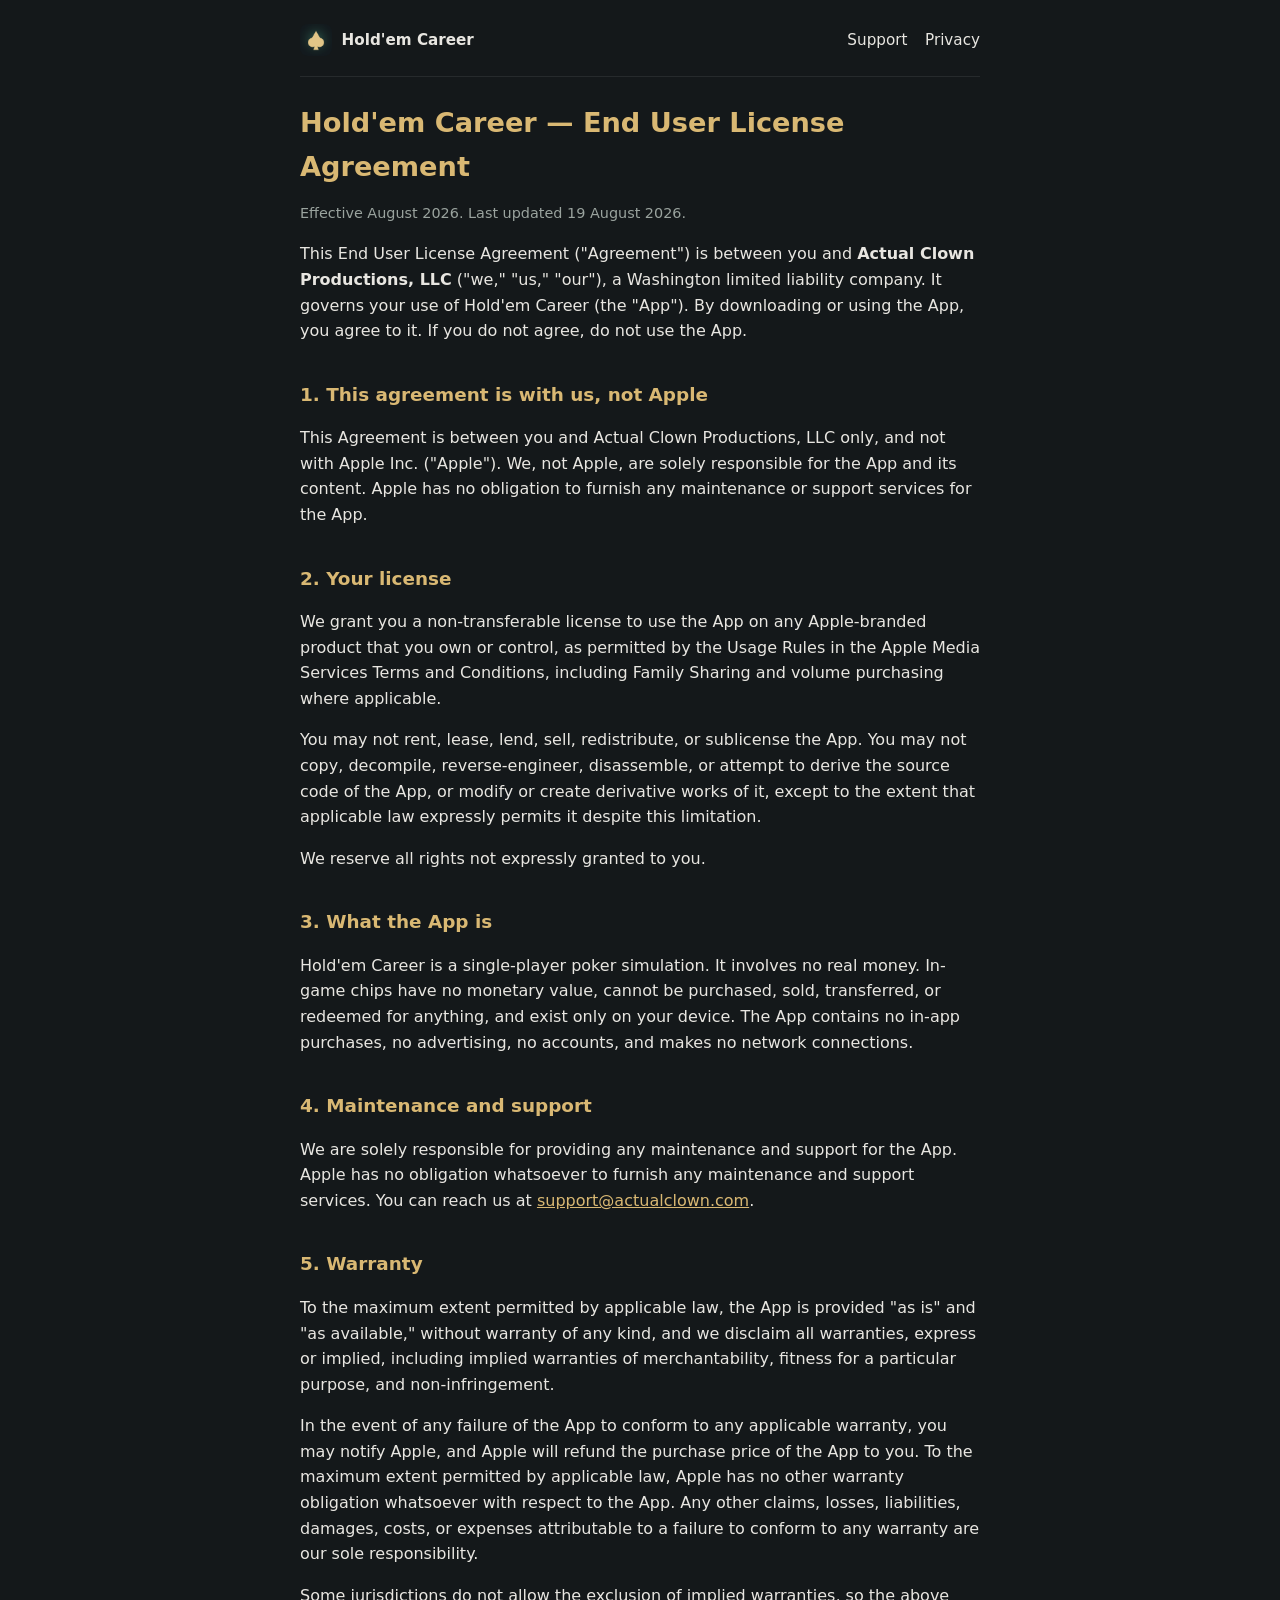
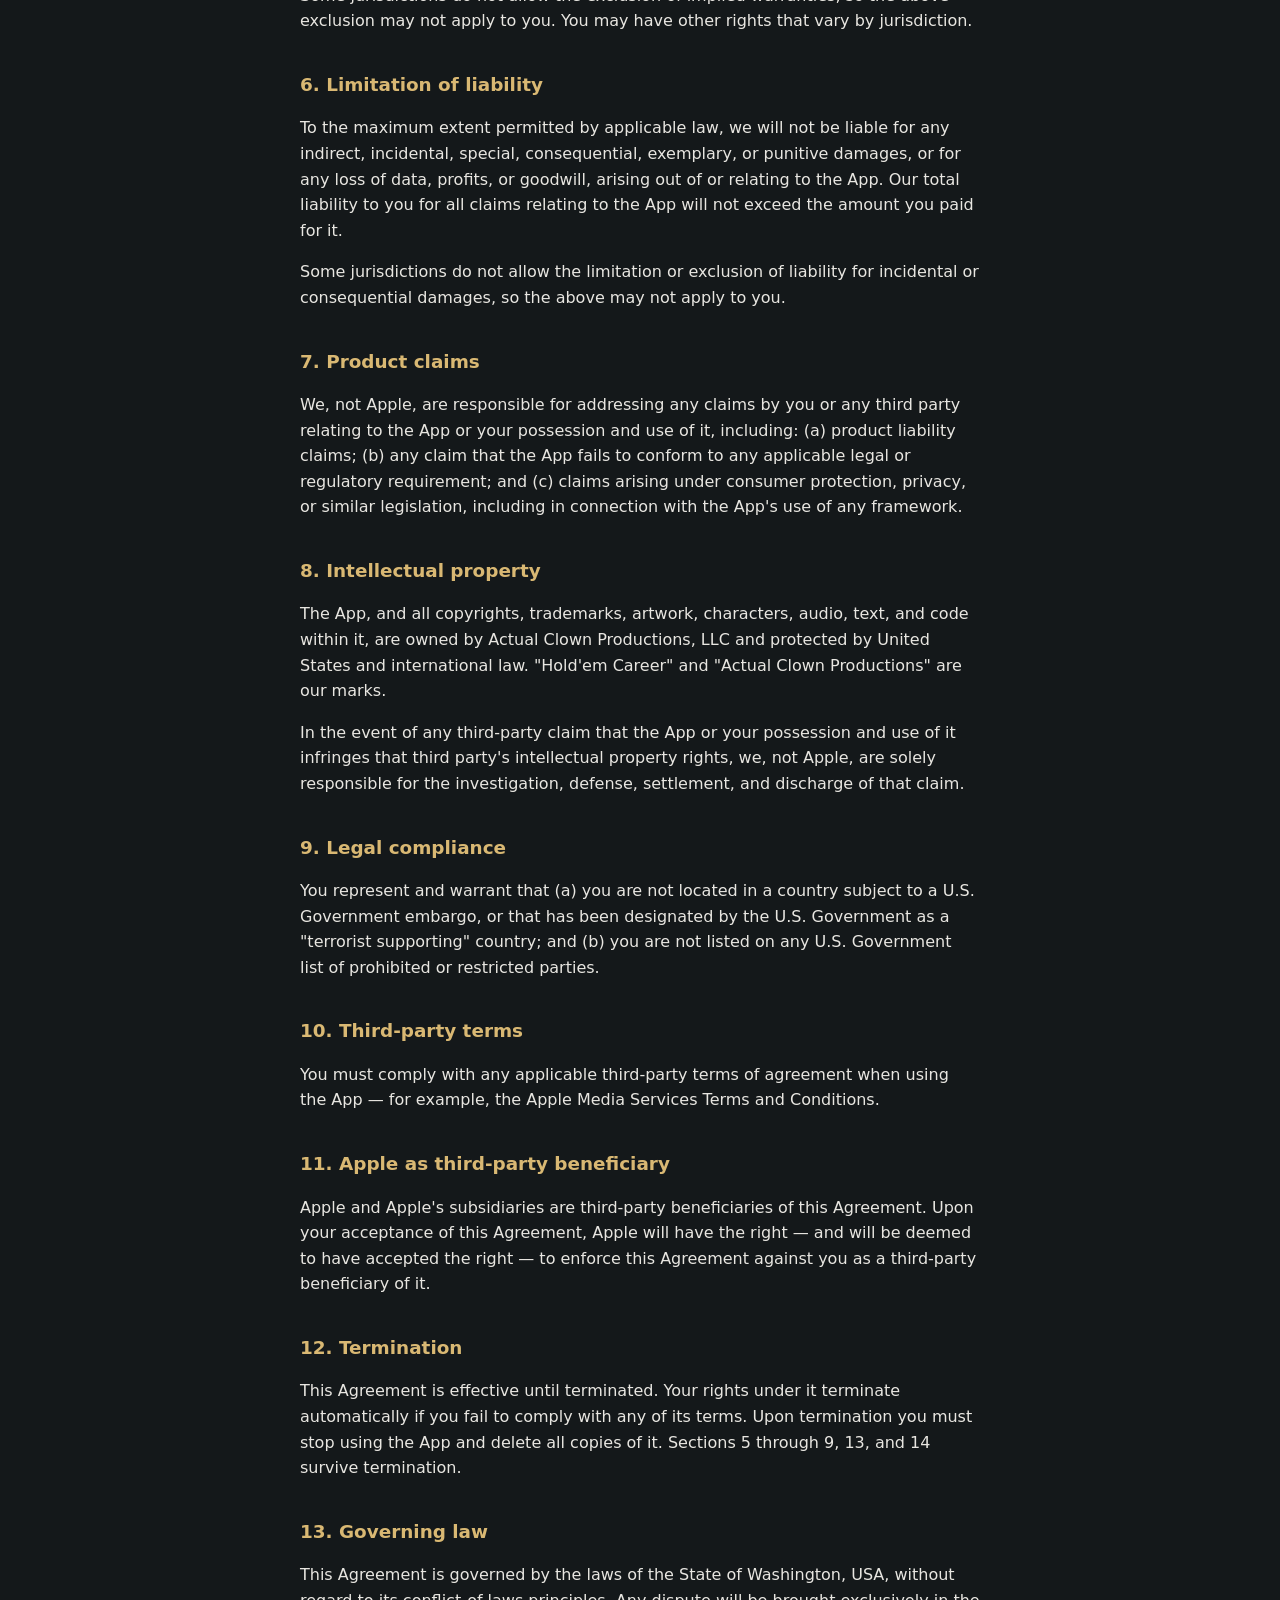
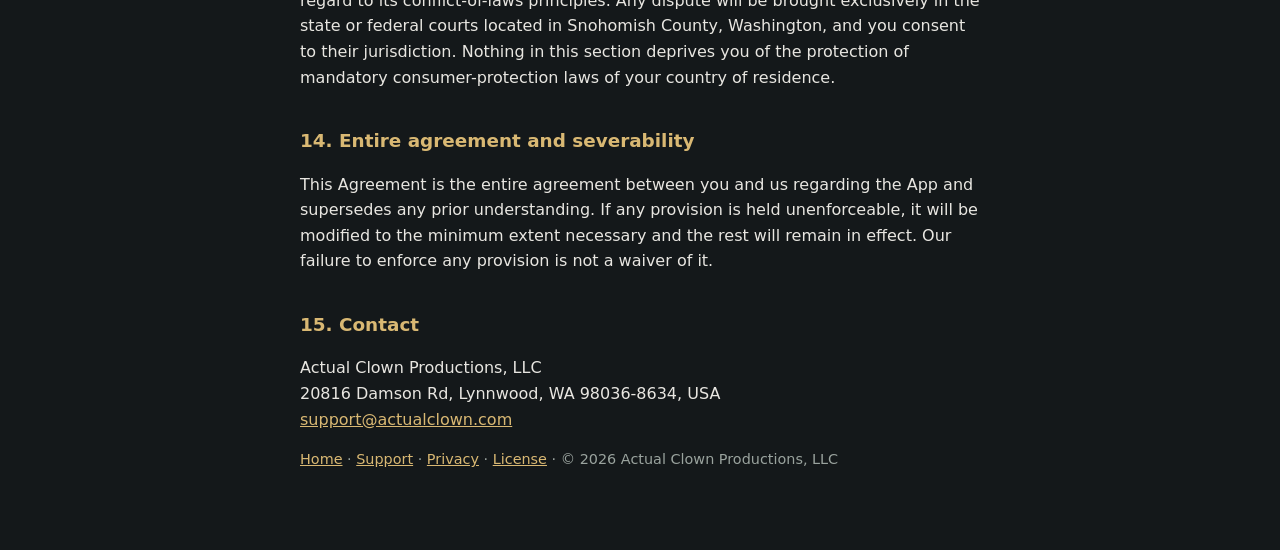
==== eula.html @ 355a3918 "Legal pages: revised privacy policy, new EULA, full legal footer on every page" ====
<!DOCTYPE html>
<html lang="en">
<head>
<meta charset="utf-8">
<meta name="viewport" content="width=device-width, initial-scale=1">
<title>Hold'em Career — End User License Agreement</title>
<link rel="icon" type="image/png" href="assets/icon.png">
<link rel="stylesheet" href="style.css">
</head>
<body>
<nav>
<a class="brand" href="index.html"><img src="assets/icon.png" alt=""> Hold'em Career</a>
<a href="support.html">Support</a>
<a href="privacy.html">Privacy</a>
</nav>
<h1>Hold'em Career — End User License Agreement</h1>
<p class="muted">Effective August 2026. Last updated 19 August 2026.</p>

<p>This End User License Agreement ("Agreement") is between you and <strong>Actual Clown Productions, LLC</strong>
("we," "us," "our"), a Washington limited liability company. It governs your use of Hold'em Career
(the "App"). By downloading or using the App, you agree to it. If you do not agree, do not use the
App.</p>

<h2>1. This agreement is with us, not Apple</h2>
<p>This Agreement is between you and Actual Clown Productions, LLC only, and not with Apple Inc.
("Apple"). We, not Apple, are solely responsible for the App and its content. Apple has no
obligation to furnish any maintenance or support services for the App.</p>

<h2>2. Your license</h2>
<p>We grant you a non-transferable license to use the App on any Apple-branded product that you own
or control, as permitted by the Usage Rules in the Apple Media Services Terms and Conditions,
including Family Sharing and volume purchasing where applicable.</p>
<p>You may not rent, lease, lend, sell, redistribute, or sublicense the App. You may not copy,
decompile, reverse-engineer, disassemble, or attempt to derive the source code of the App, or
modify or create derivative works of it, except to the extent that applicable law expressly
permits it despite this limitation.</p>
<p>We reserve all rights not expressly granted to you.</p>

<h2>3. What the App is</h2>
<p>Hold'em Career is a single-player poker simulation. It involves no real money. In-game chips have
no monetary value, cannot be purchased, sold, transferred, or redeemed for anything, and exist
only on your device. The App contains no in-app purchases, no advertising, no accounts, and makes
no network connections.</p>

<h2>4. Maintenance and support</h2>
<p>We are solely responsible for providing any maintenance and support for the App. Apple has no
obligation whatsoever to furnish any maintenance and support services. You can reach us at
<a href="mailto:support@actualclown.com">support@actualclown.com</a>.</p>

<h2>5. Warranty</h2>
<p>To the maximum extent permitted by applicable law, the App is provided "as is" and "as available,"
without warranty of any kind, and we disclaim all warranties, express or implied, including
implied warranties of merchantability, fitness for a particular purpose, and non-infringement.</p>
<p>In the event of any failure of the App to conform to any applicable warranty, you may notify
Apple, and Apple will refund the purchase price of the App to you. To the maximum extent permitted
by applicable law, Apple has no other warranty obligation whatsoever with respect to the App. Any
other claims, losses, liabilities, damages, costs, or expenses attributable to a failure to
conform to any warranty are our sole responsibility.</p>
<p>Some jurisdictions do not allow the exclusion of implied warranties, so the above exclusion may
not apply to you. You may have other rights that vary by jurisdiction.</p>

<h2>6. Limitation of liability</h2>
<p>To the maximum extent permitted by applicable law, we will not be liable for any indirect,
incidental, special, consequential, exemplary, or punitive damages, or for any loss of data,
profits, or goodwill, arising out of or relating to the App. Our total liability to you for all
claims relating to the App will not exceed the amount you paid for it.</p>
<p>Some jurisdictions do not allow the limitation or exclusion of liability for incidental or
consequential damages, so the above may not apply to you.</p>

<h2>7. Product claims</h2>
<p>We, not Apple, are responsible for addressing any claims by you or any third party relating to the
App or your possession and use of it, including: (a) product liability claims; (b) any claim that
the App fails to conform to any applicable legal or regulatory requirement; and (c) claims arising
under consumer protection, privacy, or similar legislation, including in connection with the App's
use of any framework.</p>

<h2>8. Intellectual property</h2>
<p>The App, and all copyrights, trademarks, artwork, characters, audio, text, and code within it, are
owned by Actual Clown Productions, LLC and protected by United States and international law.
"Hold'em Career" and "Actual Clown Productions" are our marks.</p>
<p>In the event of any third-party claim that the App or your possession and use of it infringes that
third party's intellectual property rights, we, not Apple, are solely responsible for the
investigation, defense, settlement, and discharge of that claim.</p>

<h2>9. Legal compliance</h2>
<p>You represent and warrant that (a) you are not located in a country subject to a U.S. Government
embargo, or that has been designated by the U.S. Government as a "terrorist supporting" country;
and (b) you are not listed on any U.S. Government list of prohibited or restricted parties.</p>

<h2>10. Third-party terms</h2>
<p>You must comply with any applicable third-party terms of agreement when using the App — for
example, the Apple Media Services Terms and Conditions.</p>

<h2>11. Apple as third-party beneficiary</h2>
<p>Apple and Apple's subsidiaries are third-party beneficiaries of this Agreement. Upon your
acceptance of this Agreement, Apple will have the right — and will be deemed to have accepted the
right — to enforce this Agreement against you as a third-party beneficiary of it.</p>

<h2>12. Termination</h2>
<p>This Agreement is effective until terminated. Your rights under it terminate automatically if you
fail to comply with any of its terms. Upon termination you must stop using the App and delete all
copies of it. Sections 5 through 9, 13, and 14 survive termination.</p>

<h2>13. Governing law</h2>
<p>This Agreement is governed by the laws of the State of Washington, USA, without regard to its
conflict-of-laws principles. Any dispute will be brought exclusively in the state or federal
courts located in Snohomish County, Washington, and you consent to their jurisdiction. Nothing in
this section deprives you of the protection of mandatory consumer-protection laws of your country
of residence.</p>

<h2>14. Entire agreement and severability</h2>
<p>This Agreement is the entire agreement between you and us regarding the App and supersedes any
prior understanding. If any provision is held unenforceable, it will be modified to the minimum
extent necessary and the rest will remain in effect. Our failure to enforce any provision is not a
waiver of it.</p>

<h2>15. Contact</h2>
<p>Actual Clown Productions, LLC<br>
20816 Damson Rd, Lynnwood, WA 98036-8634, USA<br>
<a href="mailto:support@actualclown.com">support@actualclown.com</a></p>

<p class="muted"><a href="index.html">Home</a> · <a href="support.html">Support</a> · <a href="privacy.html">Privacy</a> · <a href="eula.html">License</a> · © 2026 Actual Clown Productions, LLC</p>
</body>
</html>
---- style.css ----
body { font-family: -apple-system, system-ui, sans-serif; max-width: 680px; margin: 0 auto;
       padding: 1.5rem 1.25rem 4rem; line-height: 1.6; color: #e8e6e1; background: #14181a; }
h1 { color: #d9b873; font-size: 1.7rem; margin: 0.5rem 0 0.25rem; }
h2 { color: #d9b873; font-size: 1.15rem; margin-top: 2.25rem; }
a { color: #d9b873; }
p.muted { color: #9aa39e; font-size: 0.9rem; }

nav { display: flex; align-items: center; gap: 1.1rem; padding-bottom: 1.25rem;
      border-bottom: 1px solid rgba(255,255,255,0.08); margin-bottom: 1.5rem; }
nav img { width: 32px; height: 32px; border-radius: 8px; }
nav a { color: #e8e6e1; text-decoration: none; font-size: 0.95rem; }
nav a:hover { color: #d9b873; }
nav a.brand { font-weight: 600; margin-right: auto; display: flex; align-items: center; gap: 0.6rem; }

.hero { text-align: center; padding: 1.5rem 0 0.5rem; }
.hero img.appicon { width: 96px; height: 96px; border-radius: 22px;
                    box-shadow: 0 8px 32px rgba(0,0,0,0.5); }
.hero .tagline { font-size: 1.15rem; color: #e8e6e1; margin-top: 1rem; }
.hero .sub { color: #9aa39e; }

.shots { display: flex; gap: 12px; justify-content: center; margin: 2rem 0 0.5rem;
         flex-wrap: wrap; }
.shots img { width: 30%; min-width: 150px; max-width: 210px; border-radius: 18px;
             border: 1px solid rgba(255,255,255,0.10); box-shadow: 0 6px 24px rgba(0,0,0,0.45); }

.badge { display: inline-block; background: #1d2426; border: 1px solid rgba(217,184,115,0.35);
         color: #d9b873; border-radius: 999px; padding: 0.4rem 1.1rem; font-size: 0.9rem;
         margin-top: 1.25rem; }

footer { margin-top: 3rem; padding-top: 1.25rem; border-top: 1px solid rgba(255,255,255,0.08);
         color: #9aa39e; font-size: 0.9rem; }
footer a { color: #9aa39e; }
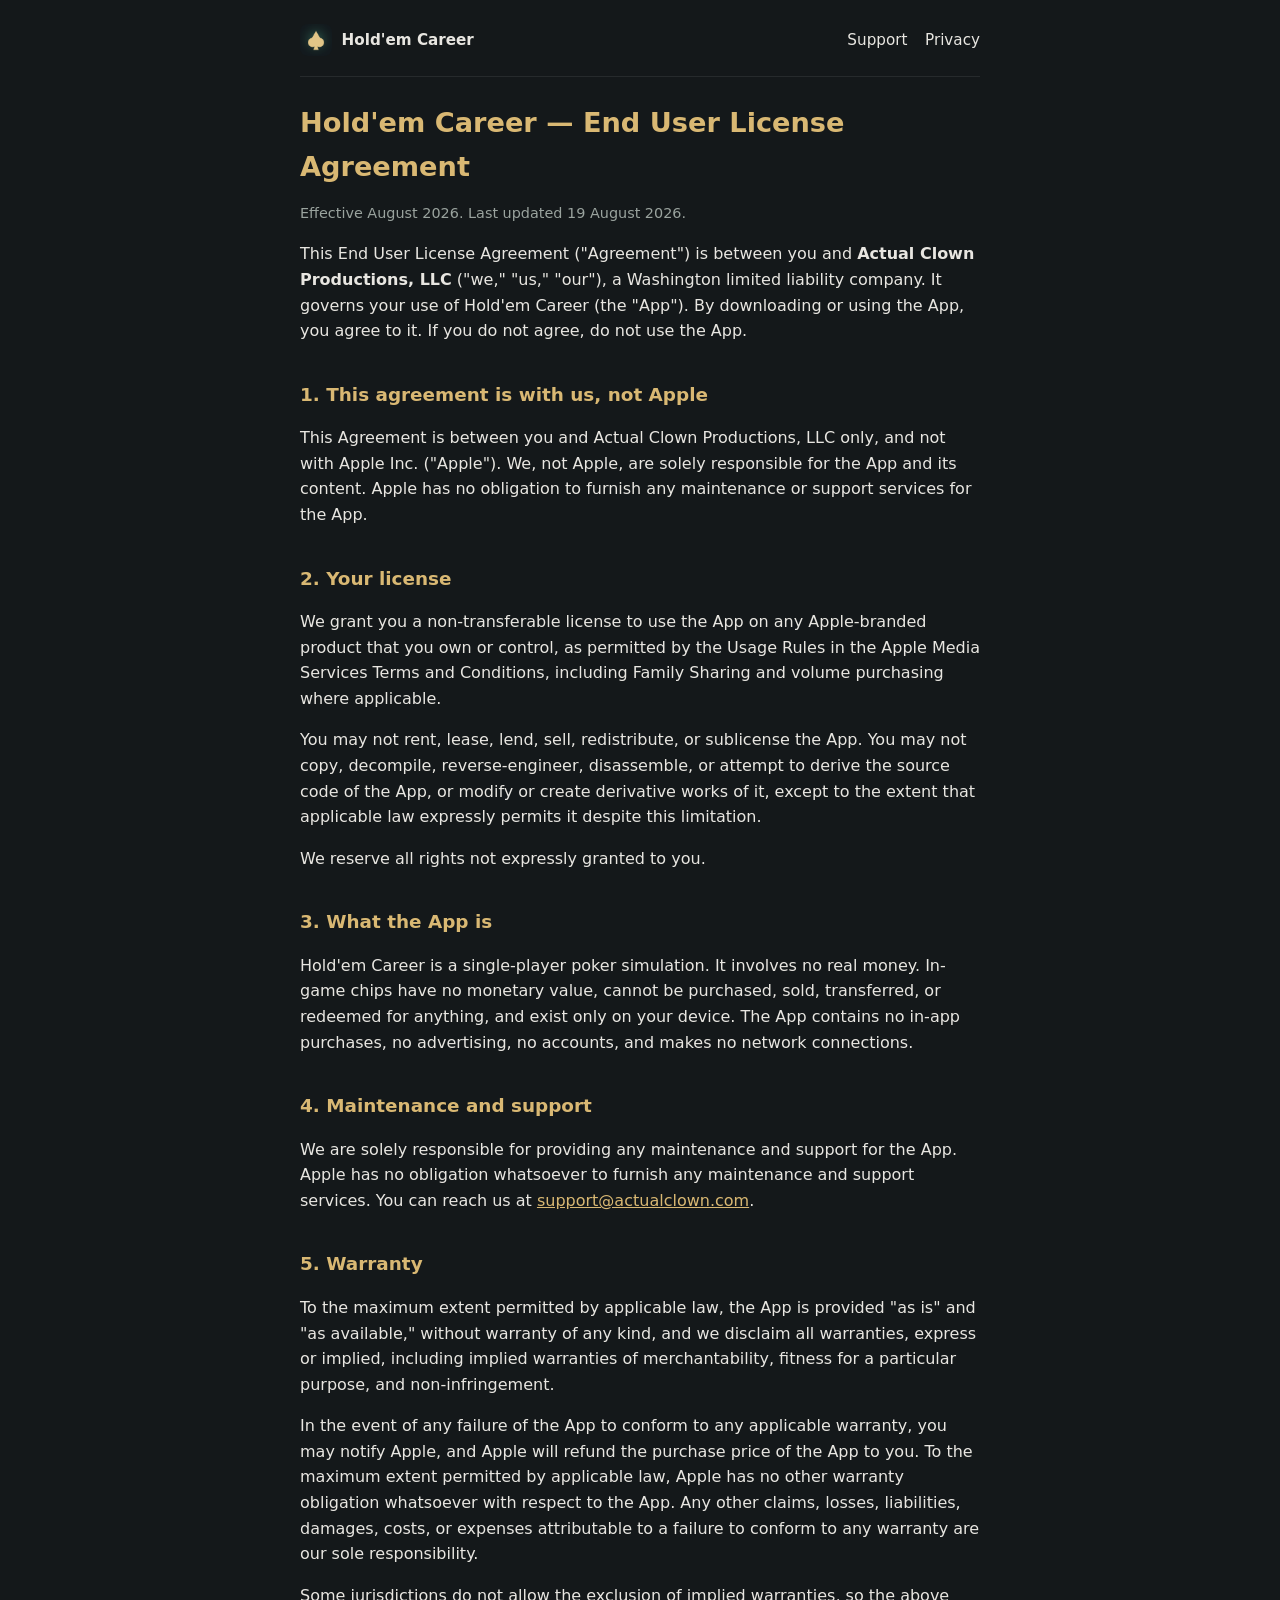
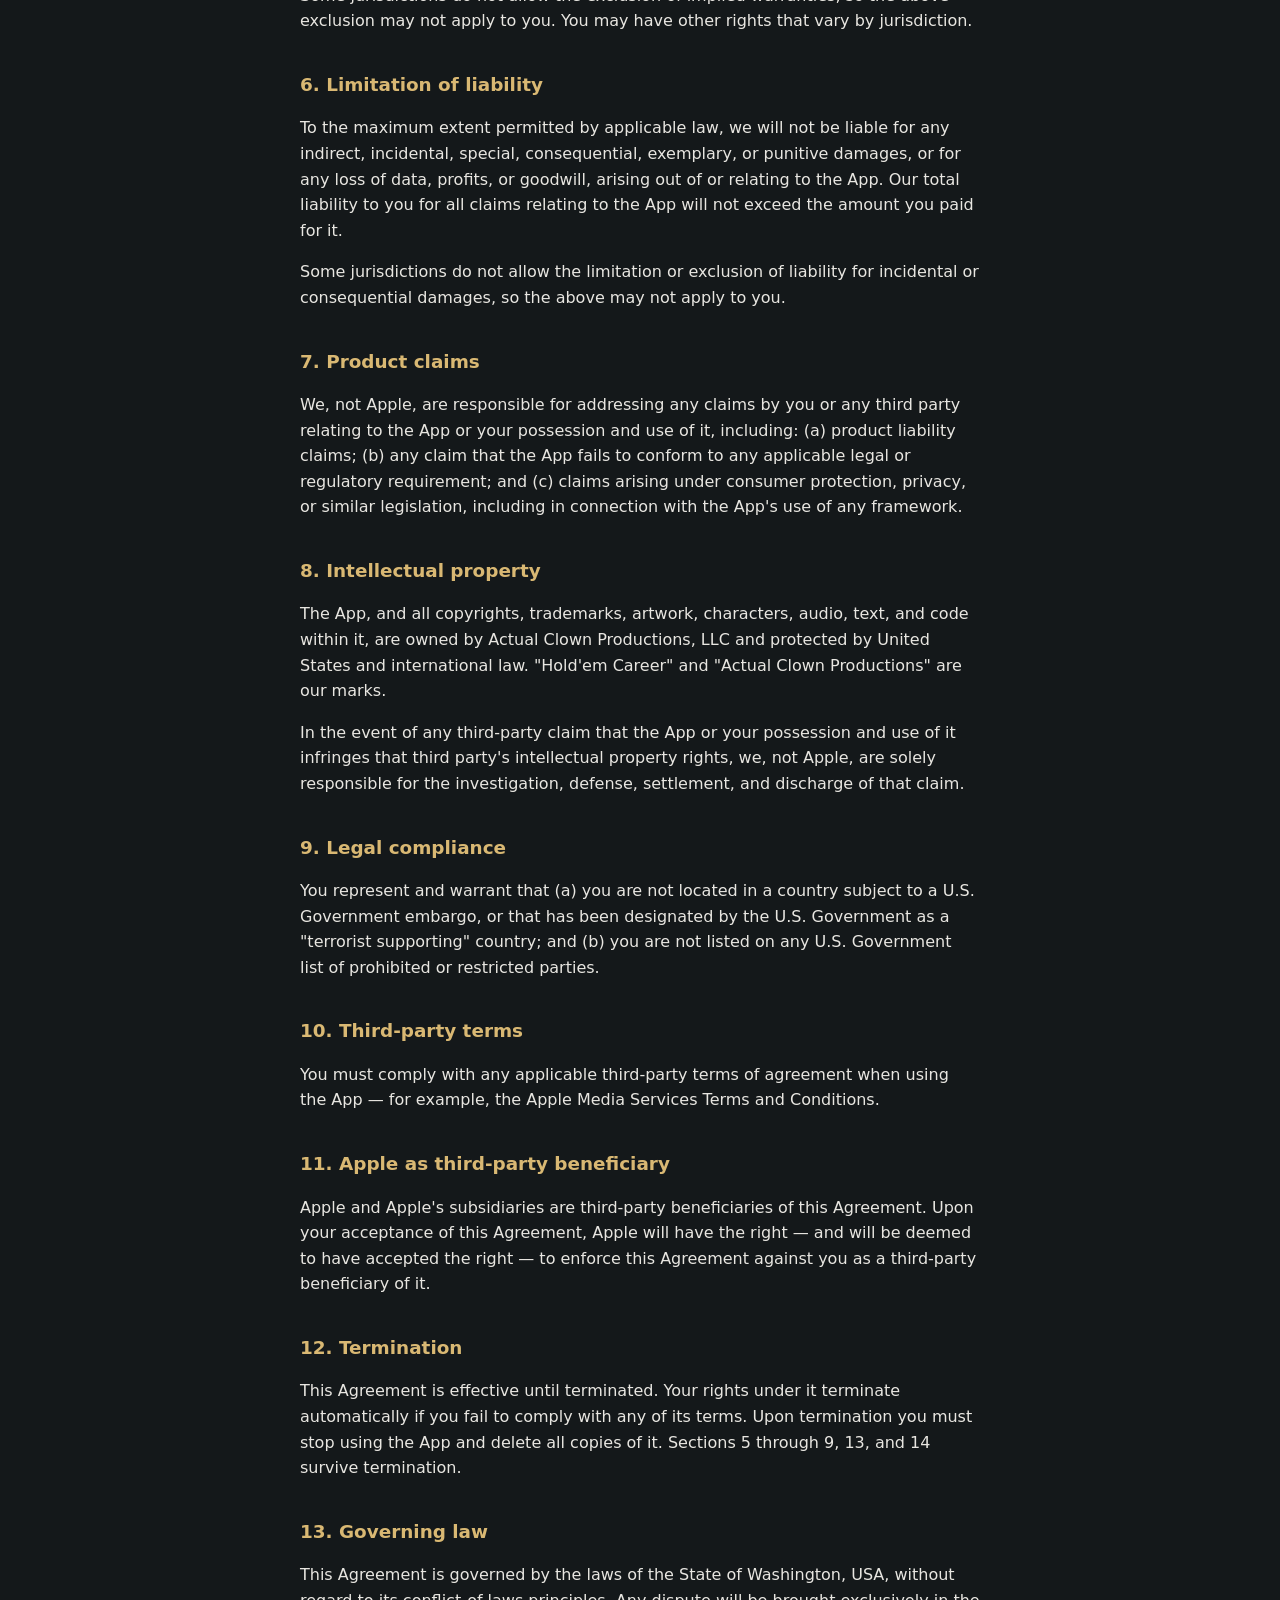
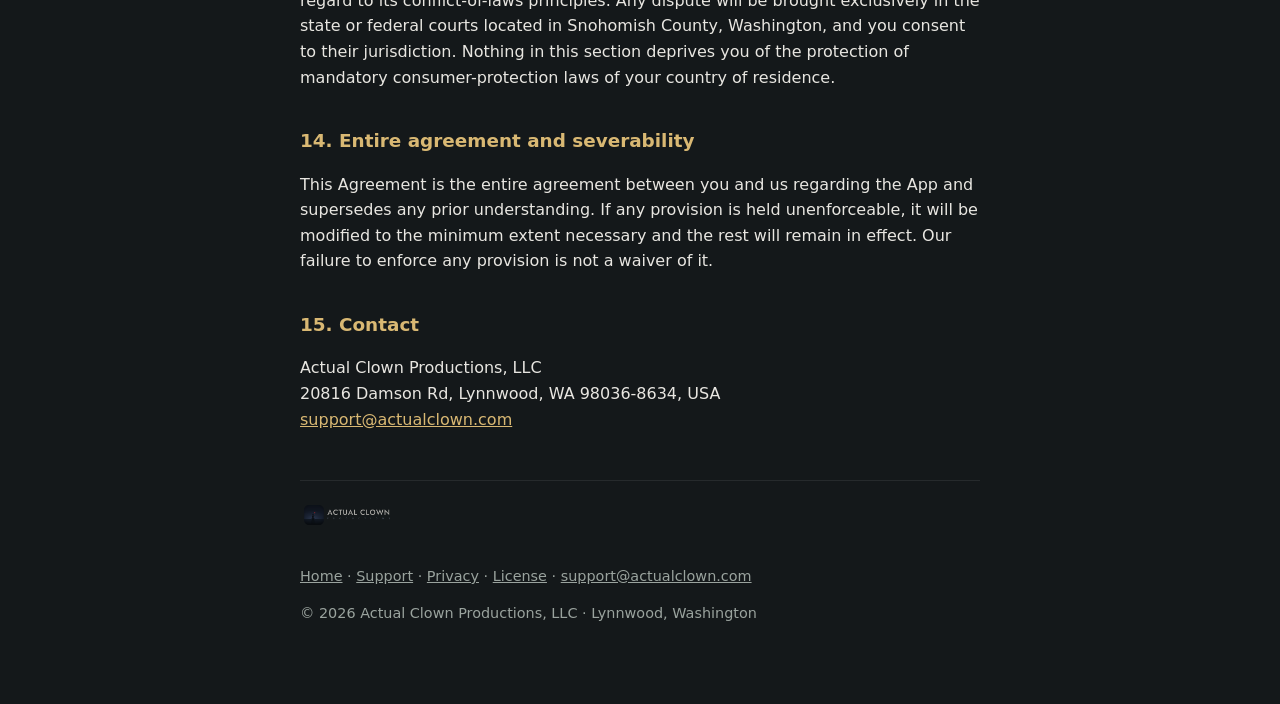
==== commit 2882059b: "Add Actual Clown Productions brand assets to site - Replace single favicon with full multiformat set" ====
--- a/eula.html
+++ b/eula.html
@@ -4,7 +4,11 @@
 <meta charset="utf-8">
 <meta name="viewport" content="width=device-width, initial-scale=1">
 <title>Hold'em Career — End User License Agreement</title>
-<link rel="icon" type="image/png" href="assets/icon.png">
+<link rel="icon" href="assets/favicon.ico" sizes="48x48">
+<link rel="icon" href="assets/favicon.svg" type="image/svg+xml">
+<link rel="icon" type="image/png" sizes="32x32" href="assets/favicon-32.png">
+<link rel="icon" type="image/png" sizes="16x16" href="assets/favicon-16.png">
+<link rel="apple-touch-icon" href="assets/apple-touch-icon.png">
 <link rel="stylesheet" href="style.css">
 </head>
 <body>
@@ -119,6 +123,13 @@
 20816 Damson Rd, Lynnwood, WA 98036-8634, USA<br>
 <a href="mailto:support@actualclown.com">support@actualclown.com</a></p>
 
-<p class="muted"><a href="index.html">Home</a> · <a href="support.html">Support</a> · <a href="privacy.html">Privacy</a> · <a href="eula.html">License</a> · © 2026 Actual Clown Productions, LLC</p>
+<footer>
+<a href="https://actualclown.com" class="footer-brand">
+  <img src="assets/logo-ac.png" srcset="assets/logo-ac.png 1x, assets/logo-ac@2x.png 2x" alt="Actual Clown Productions" class="footer-logo">
+</a>
+<p><a href="index.html">Home</a> · <a href="support.html">Support</a> · <a href="privacy.html">Privacy</a> ·
+<a href="eula.html">License</a> · <a href="mailto:support@actualclown.com">support@actualclown.com</a></p>
+<p>© 2026 Actual Clown Productions, LLC · Lynnwood, Washington</p>
+</footer>
 </body>
 </html>
--- a/style.css
+++ b/style.css
@@ -30,3 +30,7 @@
 footer { margin-top: 3rem; padding-top: 1.25rem; border-top: 1px solid rgba(255,255,255,0.08);
          color: #9aa39e; font-size: 0.9rem; }
 footer a { color: #9aa39e; }
+footer a.footer-brand { display: inline-block; margin-bottom: 0.9rem; opacity: 0.7;
+                        transition: opacity 0.15s; }
+footer a.footer-brand:hover { opacity: 1; }
+footer img.footer-logo { display: block; height: 28px; width: auto; }
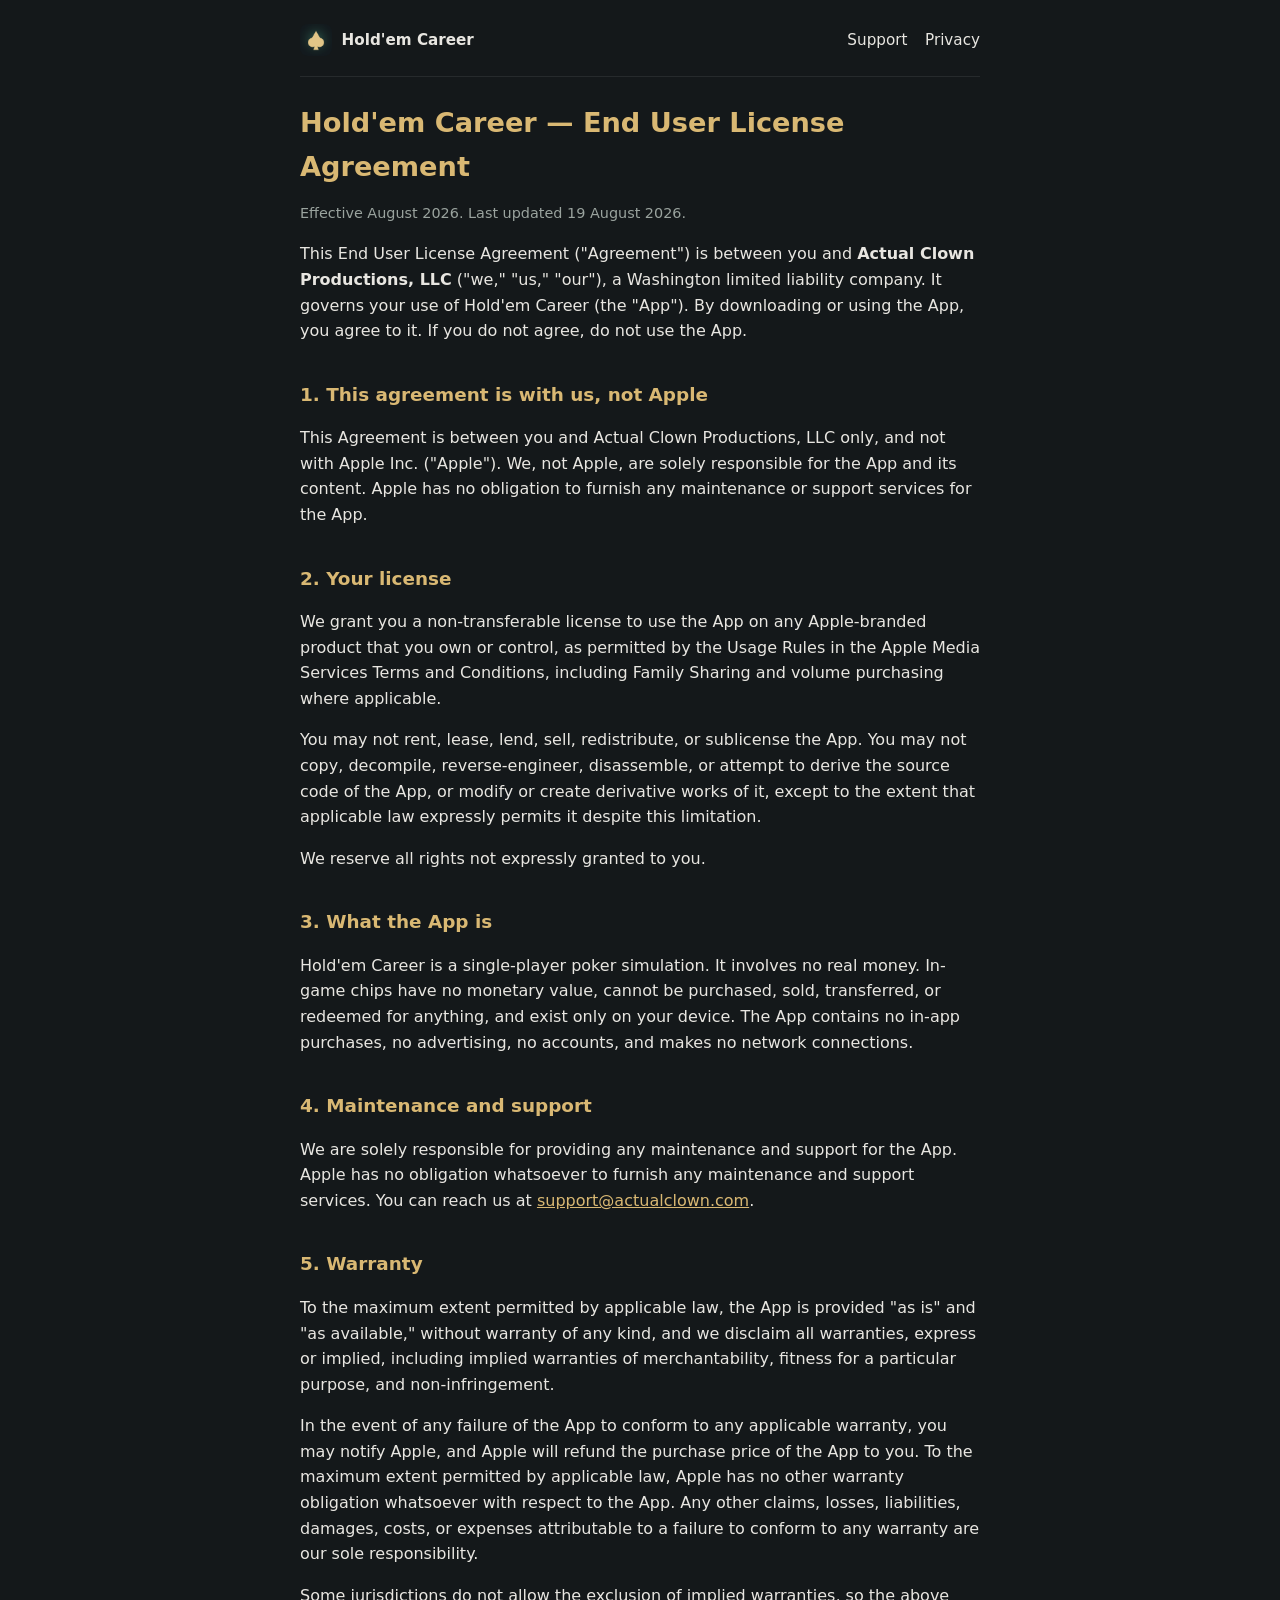
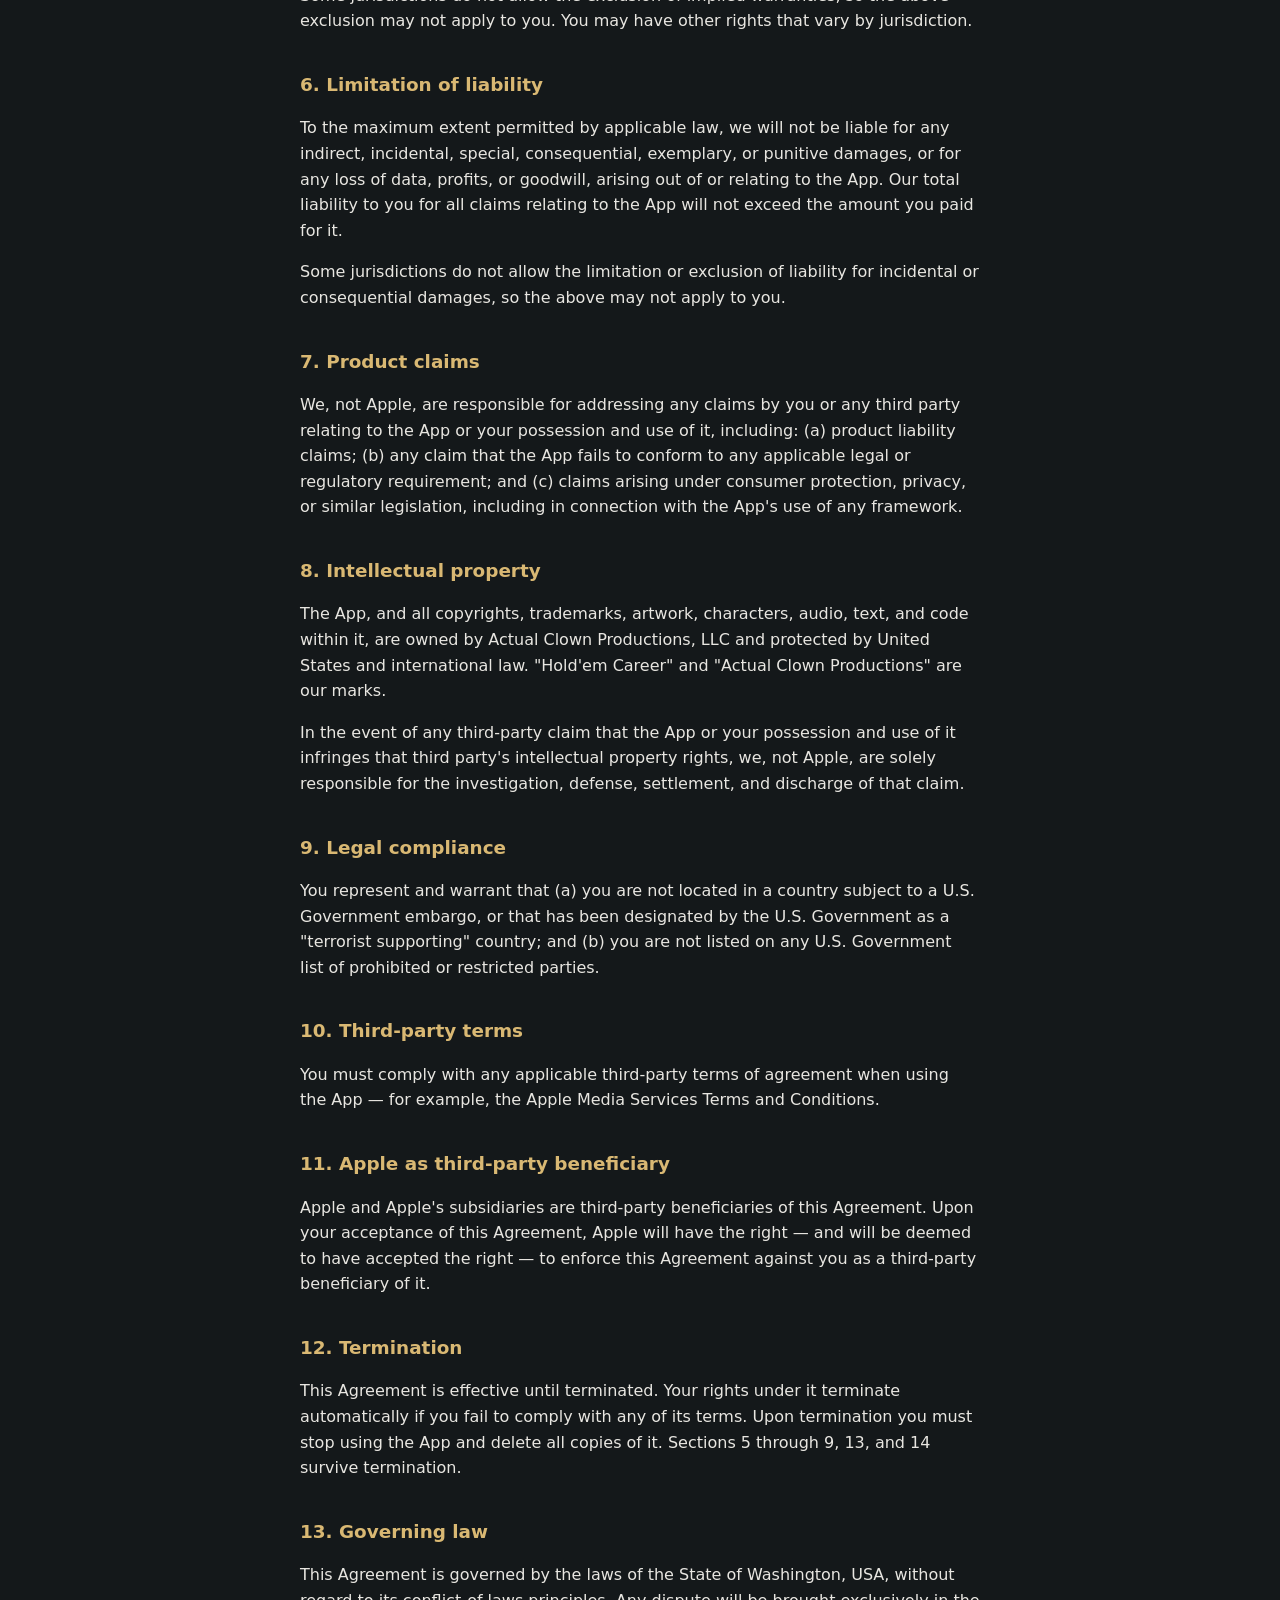
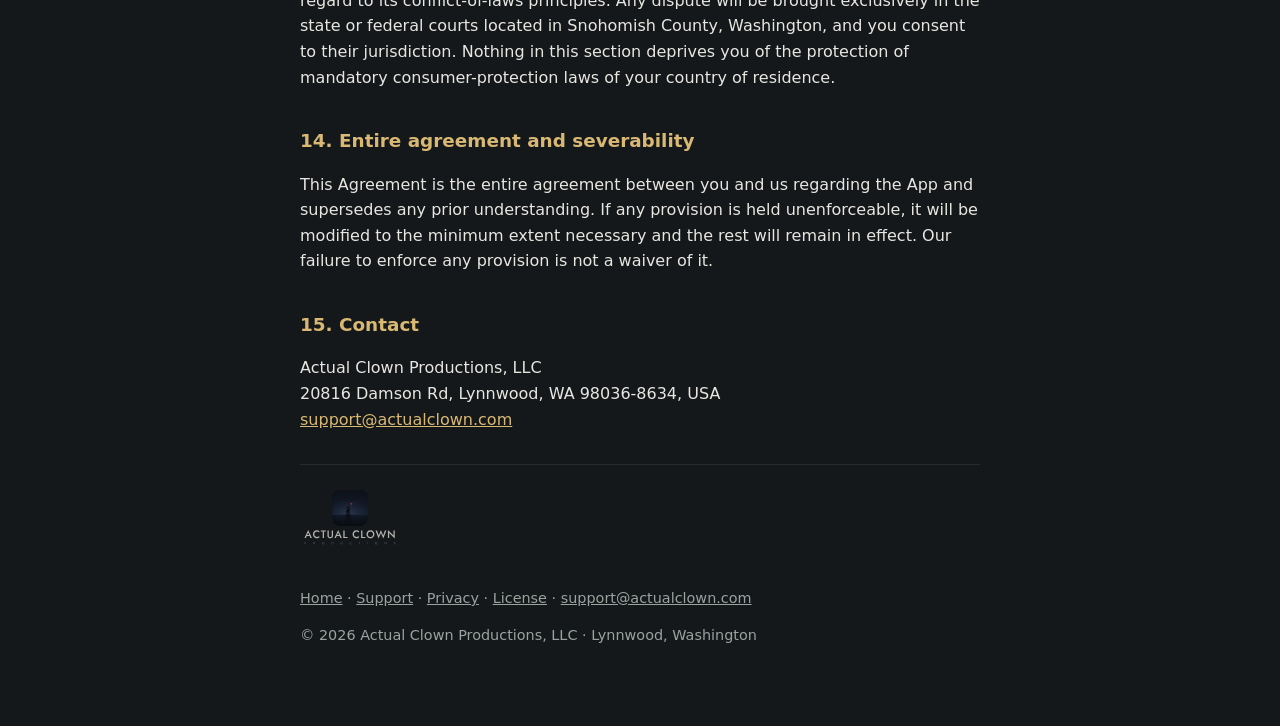
==== commit b0bd8b52: "Add brand graphics to site: scene banner, free mark, stacked footer logo - Scene-wide banner (scene." ====
--- a/eula.html
+++ b/eula.html
@@ -125,7 +125,7 @@
 
 <footer>
 <a href="https://actualclown.com" class="footer-brand">
-  <img src="assets/logo-ac.png" srcset="assets/logo-ac.png 1x, assets/logo-ac@2x.png 2x" alt="Actual Clown Productions" class="footer-logo">
+  <img src="assets/logo-ac-stacked.svg" alt="Actual Clown Productions" class="footer-logo">
 </a>
 <p><a href="index.html">Home</a> · <a href="support.html">Support</a> · <a href="privacy.html">Privacy</a> ·
 <a href="eula.html">License</a> · <a href="mailto:support@actualclown.com">support@actualclown.com</a></p>
--- a/style.css
+++ b/style.css
@@ -4,6 +4,11 @@
 h2 { color: #d9b873; font-size: 1.15rem; margin-top: 2.25rem; }
 a { color: #d9b873; }
 p.muted { color: #9aa39e; font-size: 0.9rem; }
+
+/* Scene banner: full-column-width image between nav and hero. Negative margins cancel
+   body padding so the illustration bleeds edge-to-edge within the content column. */
+.scene-banner { margin: 0.75rem -1.25rem 0; overflow: hidden; border-radius: 14px; }
+.scene-banner img { width: 100%; display: block; }
 
 nav { display: flex; align-items: center; gap: 1.1rem; padding-bottom: 1.25rem;
       border-bottom: 1px solid rgba(255,255,255,0.08); margin-bottom: 1.5rem; }
@@ -27,10 +32,15 @@
          color: #d9b873; border-radius: 999px; padding: 0.4rem 1.1rem; font-size: 0.9rem;
          margin-top: 1.25rem; }
 
-footer { margin-top: 3rem; padding-top: 1.25rem; border-top: 1px solid rgba(255,255,255,0.08);
+/* Ambient mark accent: the free silhouette, centered and hushed, between body and footer. */
+.mark-accent { text-align: center; margin: 3rem 0 0; opacity: 0.18; }
+.mark-accent img { width: 120px; height: auto; }
+
+footer { margin-top: 2rem; padding-top: 1.25rem; border-top: 1px solid rgba(255,255,255,0.08);
          color: #9aa39e; font-size: 0.9rem; }
 footer a { color: #9aa39e; }
-footer a.footer-brand { display: inline-block; margin-bottom: 0.9rem; opacity: 0.7;
+footer a.footer-brand { display: inline-block; margin-bottom: 1rem; opacity: 0.72;
                         transition: opacity 0.15s; }
 footer a.footer-brand:hover { opacity: 1; }
-footer img.footer-logo { display: block; height: 28px; width: auto; }
+/* Stacked logo is taller than horizontal — size by width so proportions are preserved. */
+footer img.footer-logo { display: block; width: 100px; height: auto; }
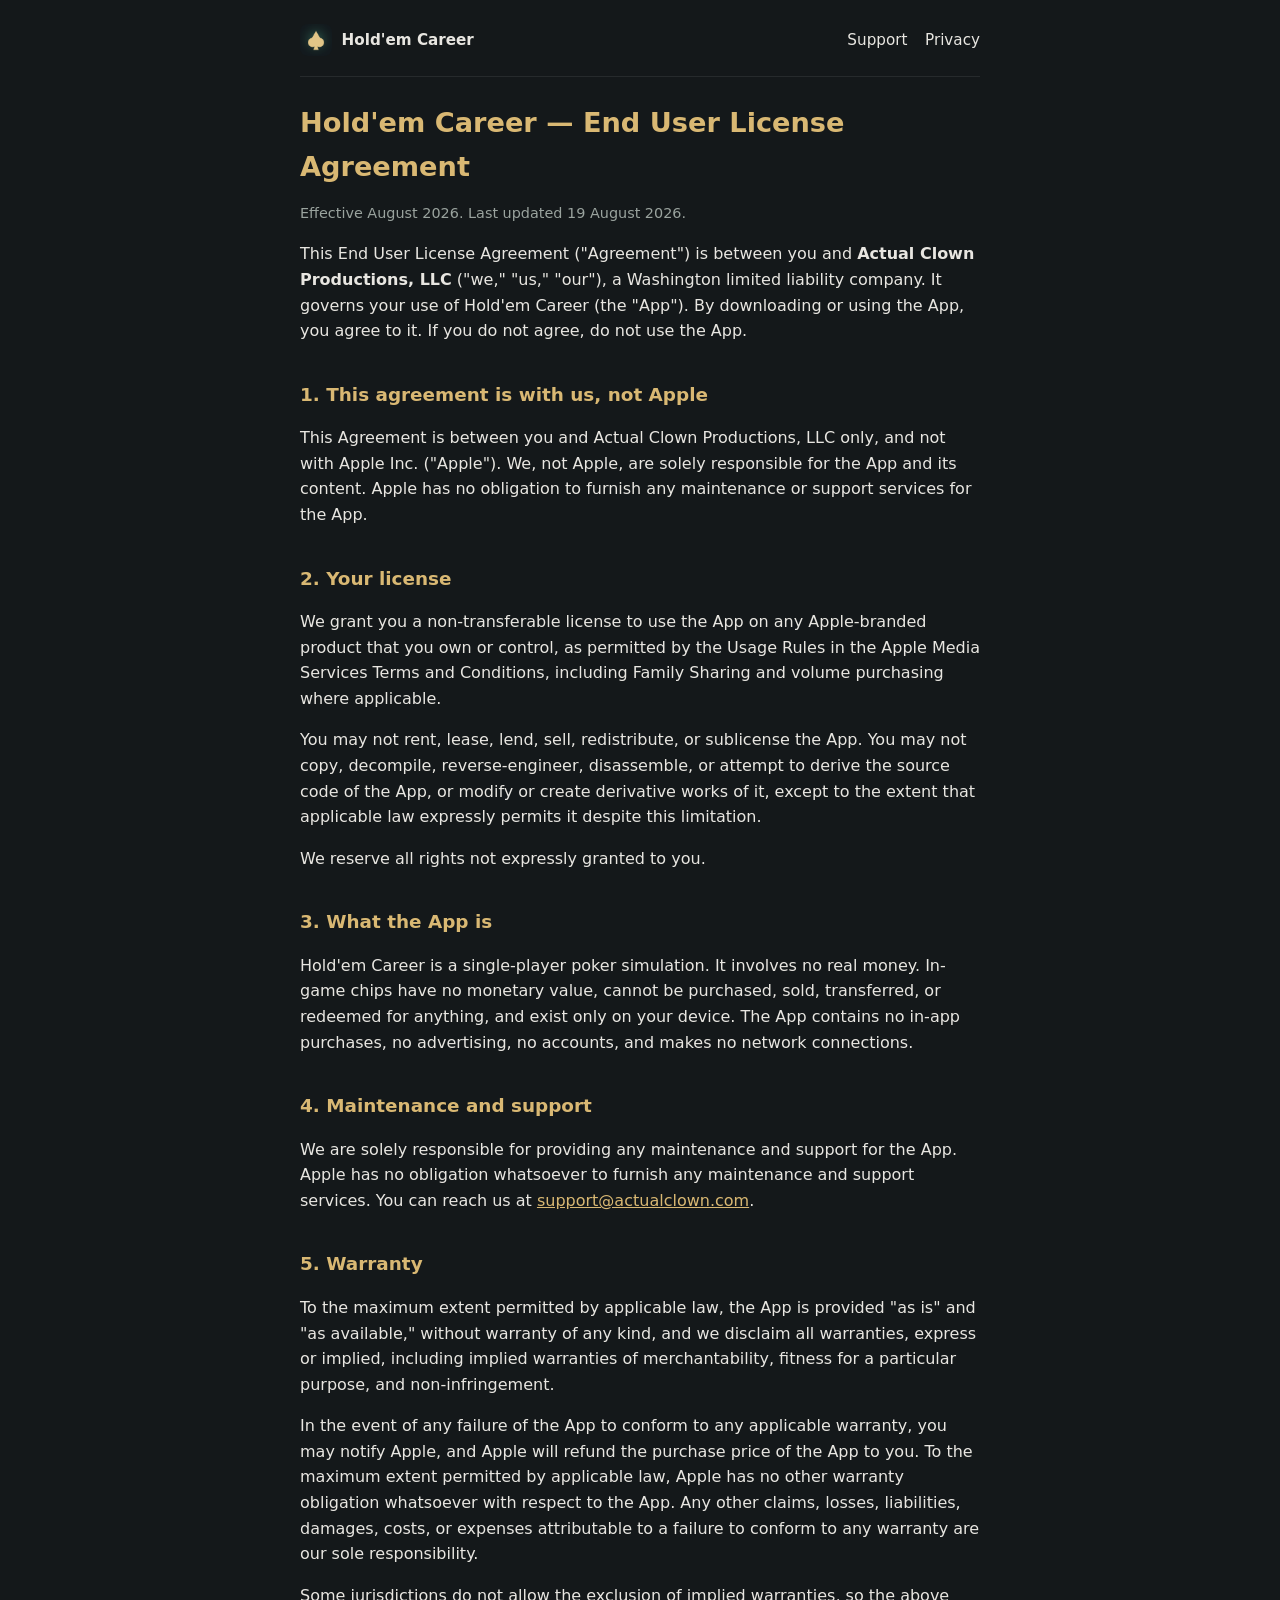
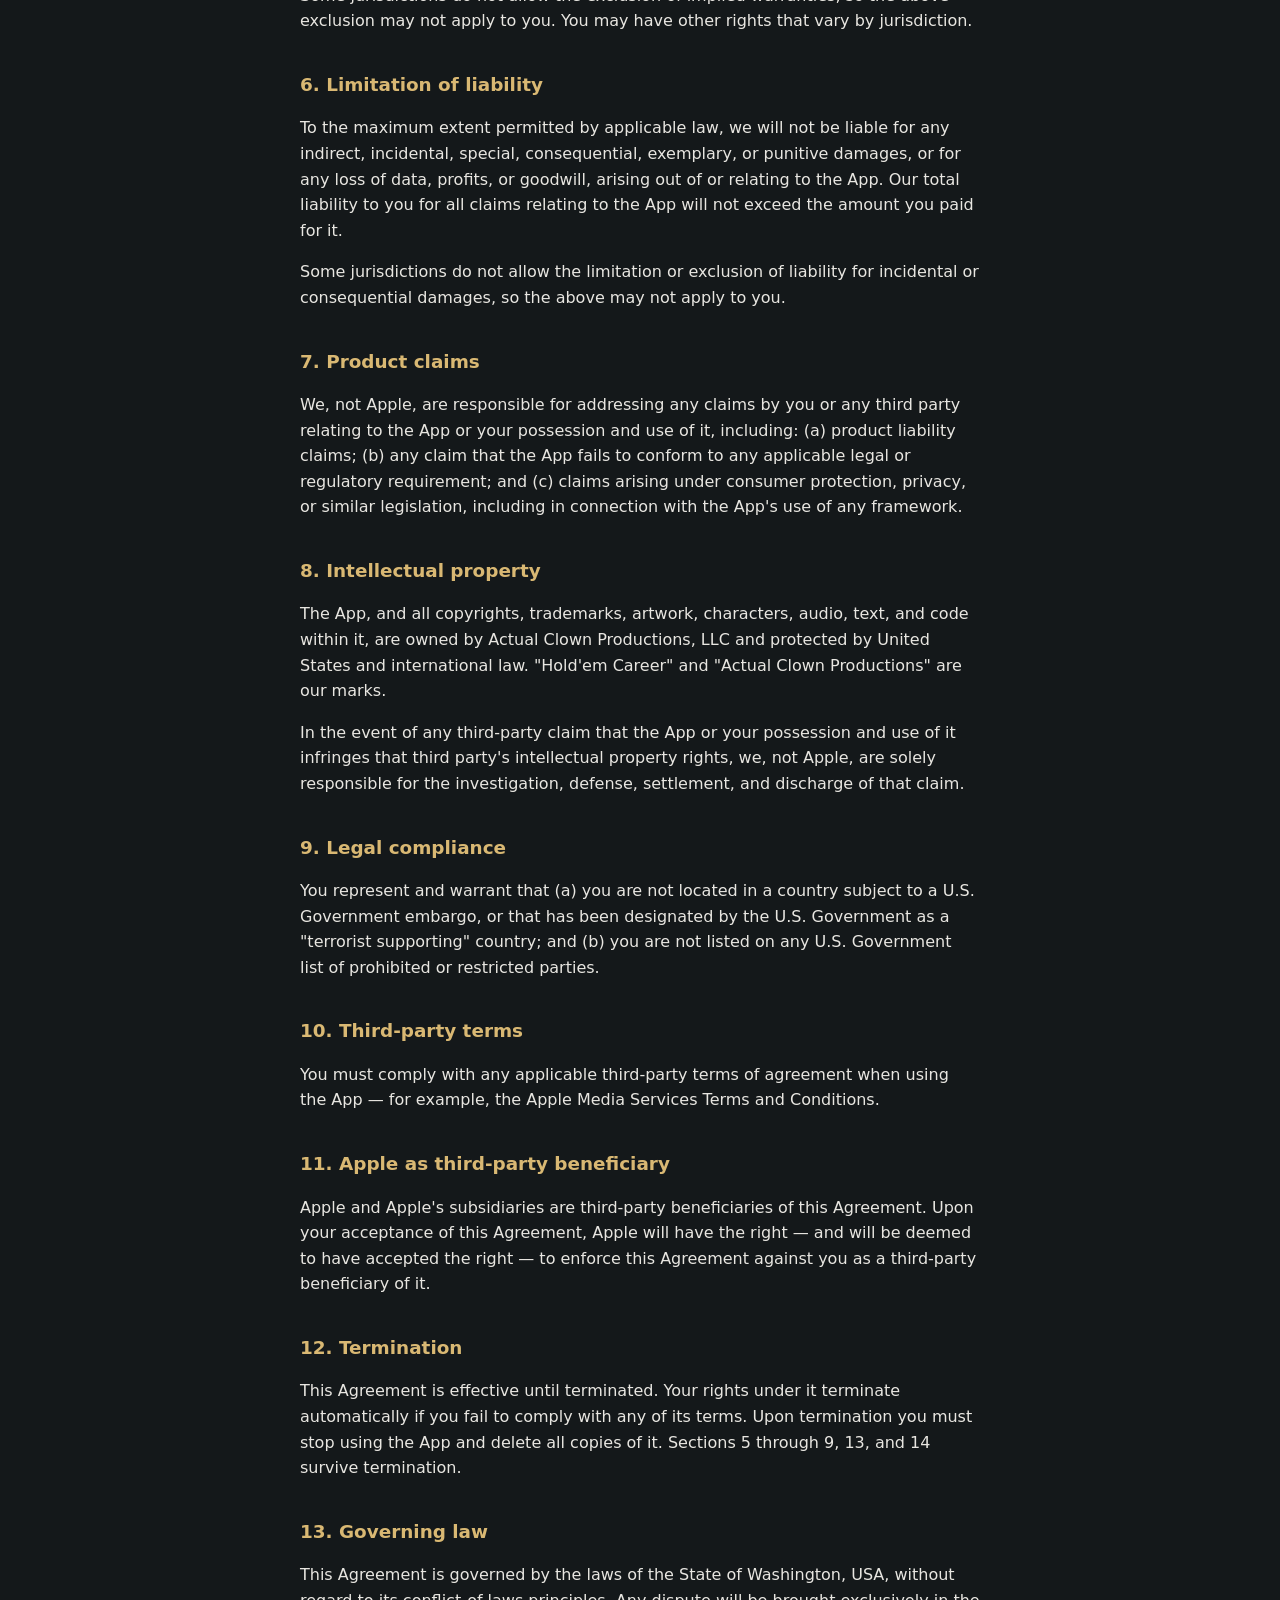
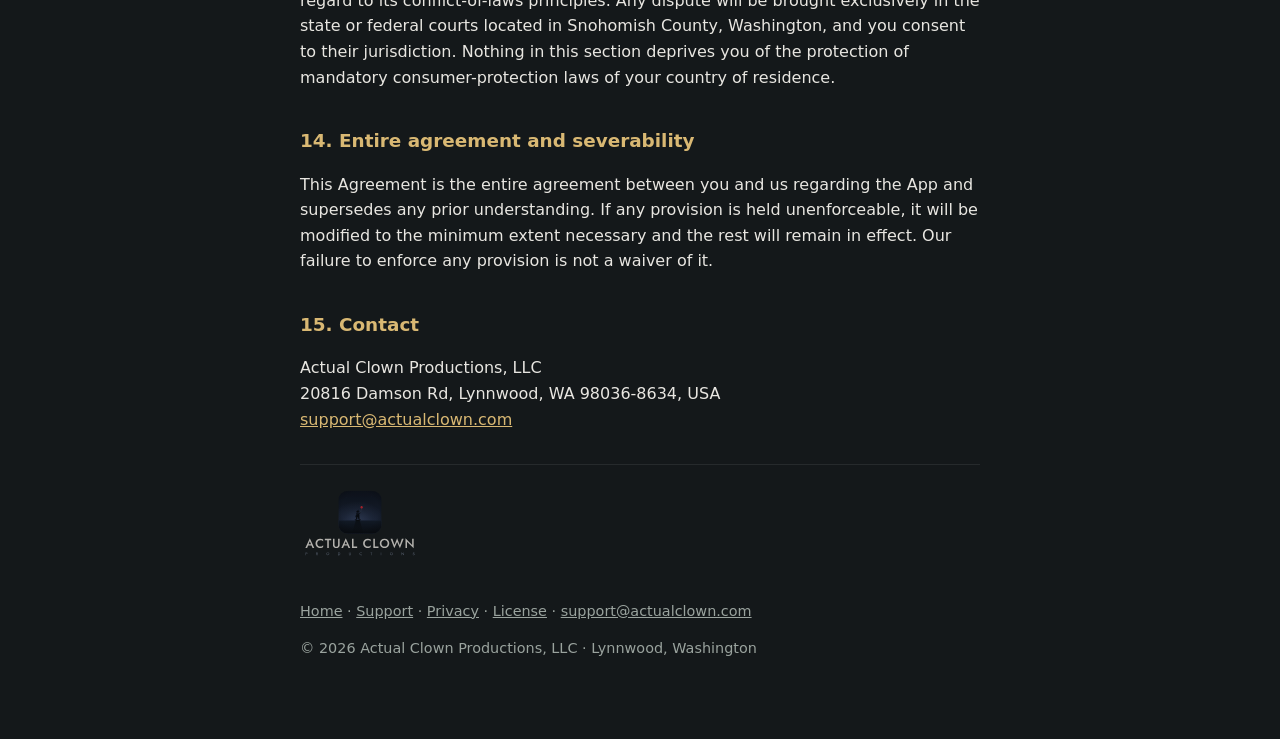
==== commit fee177ab: "Website review fixes: opponent counts, SEO, accessibility Content: correct the roster breakdown to m" ====
--- a/eula.html
+++ b/eula.html
@@ -9,6 +9,7 @@
 <link rel="icon" type="image/png" sizes="32x32" href="assets/favicon-32.png">
 <link rel="icon" type="image/png" sizes="16x16" href="assets/favicon-16.png">
 <link rel="apple-touch-icon" href="assets/apple-touch-icon.png">
+<link rel="canonical" href="https://holdemcareer.actualclown.com/eula.html">
 <link rel="stylesheet" href="style.css">
 </head>
 <body>
@@ -17,6 +18,7 @@
 <a href="support.html">Support</a>
 <a href="privacy.html">Privacy</a>
 </nav>
+<main>
 <h1>Hold'em Career — End User License Agreement</h1>
 <p class="muted">Effective August 2026. Last updated 19 August 2026.</p>
 
@@ -122,6 +124,7 @@
 <p>Actual Clown Productions, LLC<br>
 20816 Damson Rd, Lynnwood, WA 98036-8634, USA<br>
 <a href="mailto:support@actualclown.com">support@actualclown.com</a></p>
+</main>
 
 <footer>
 <a href="https://actualclown.com" class="footer-brand">
--- a/style.css
+++ b/style.css
@@ -32,8 +32,13 @@
          color: #d9b873; border-radius: 999px; padding: 0.4rem 1.1rem; font-size: 0.9rem;
          margin-top: 1.25rem; }
 
+/* Events list: tighter spacing than a prose list, each item self-contained. */
+ul.events-list { padding-left: 1.25rem; margin: 1rem 0; }
+ul.events-list li { margin-bottom: 0.6rem; color: #e8e6e1; }
+ul.events-list li strong { color: #d9b873; }
+
 /* Ambient mark accent: the free silhouette, centered and hushed, between body and footer. */
-.mark-accent { text-align: center; margin: 3rem 0 0; opacity: 0.18; }
+.mark-accent { text-align: center; margin: 3rem 0 0; opacity: 0.32; }
 .mark-accent img { width: 120px; height: auto; }
 
 footer { margin-top: 2rem; padding-top: 1.25rem; border-top: 1px solid rgba(255,255,255,0.08);
@@ -43,4 +48,10 @@
                         transition: opacity 0.15s; }
 footer a.footer-brand:hover { opacity: 1; }
 /* Stacked logo is taller than horizontal — size by width so proportions are preserved. */
-footer img.footer-logo { display: block; width: 100px; height: auto; }
+footer img.footer-logo { display: block; width: 120px; height: auto; }
+/* Footer text links share the footer's muted color, so underline them to stay distinguishable
+   from surrounding text (the brand/logo link is excluded). */
+footer p a { text-decoration: underline; }
+
+/* Older engines don't treat <main> as block by default. */
+main { display: block; }
